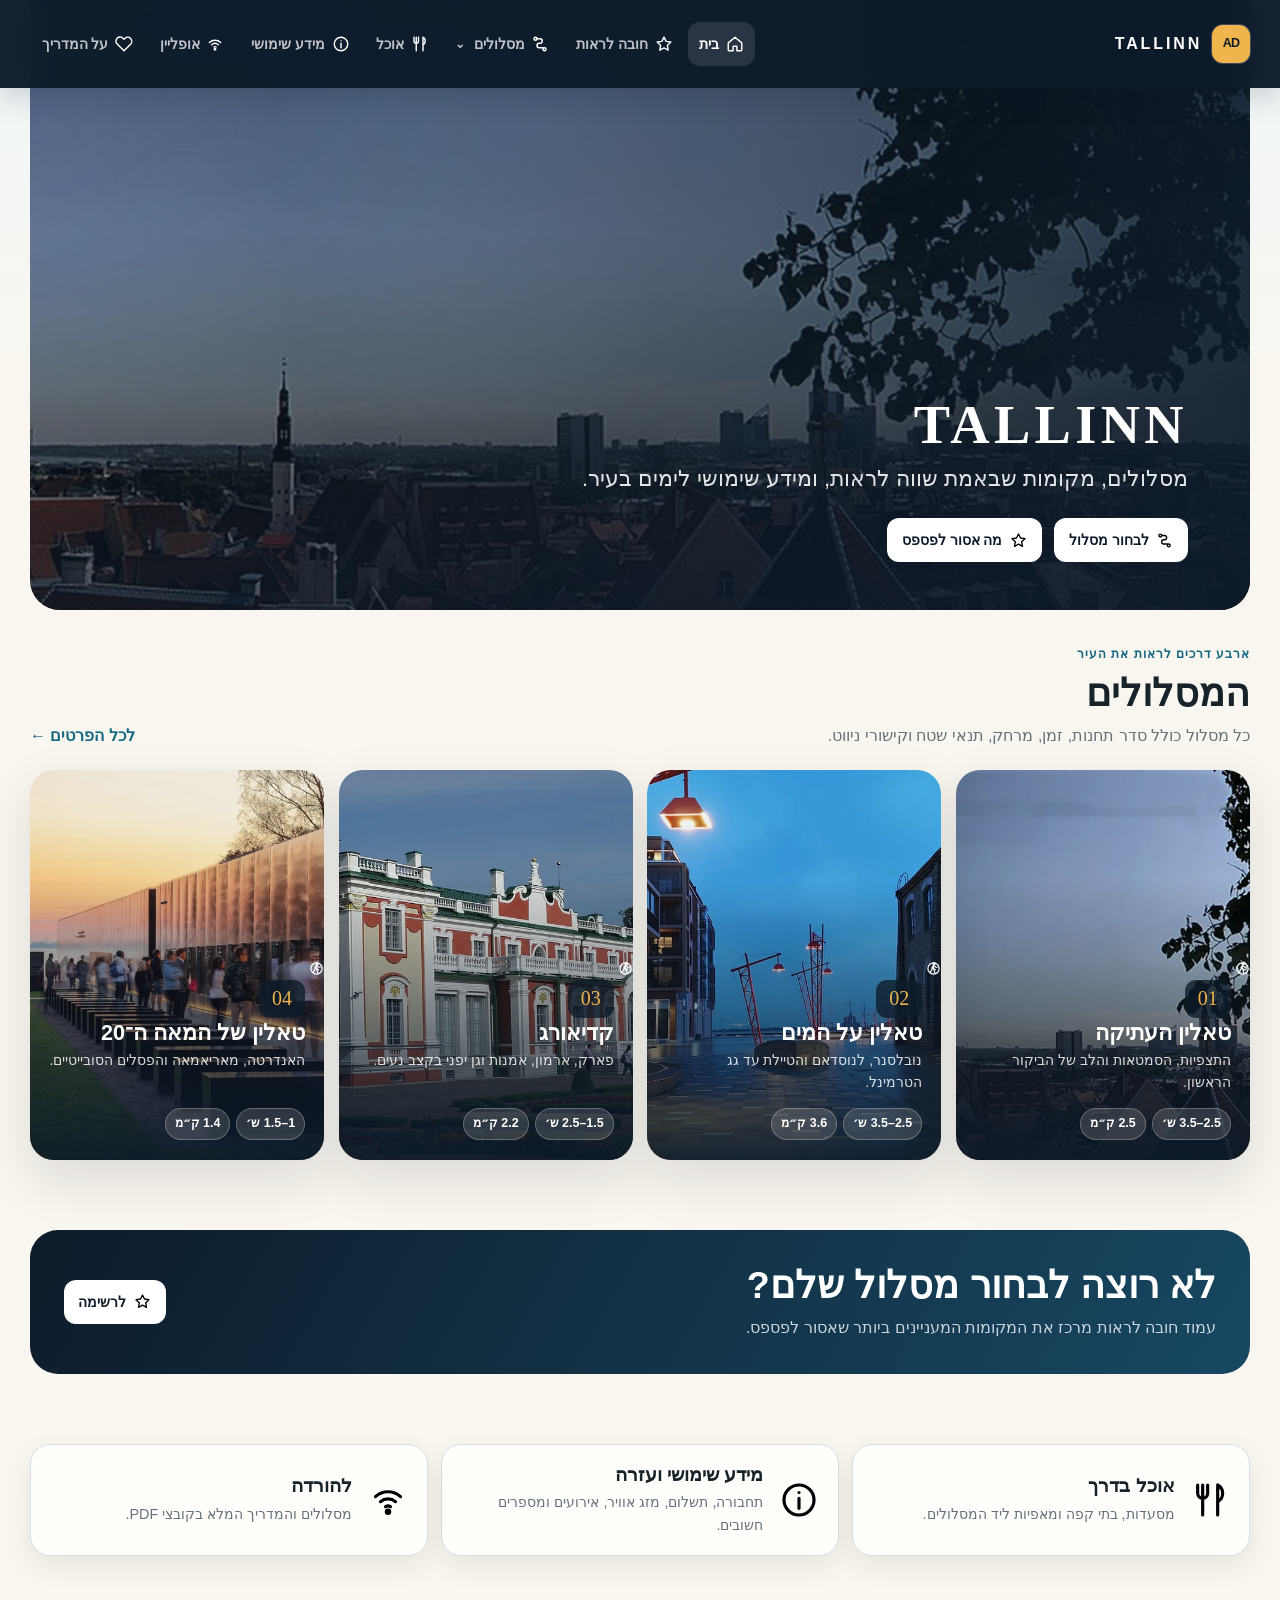
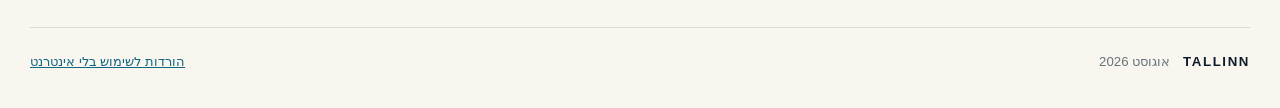
==== index.html @ 33202219 "Initial project upload" ====
<!DOCTYPE html>
<html dir="rtl" lang="he"><head><meta charset="utf-8"/><meta content="width=device-width,initial-scale=1,viewport-fit=cover" name="viewport"/><meta content="#0D1B2A" name="theme-color"/><meta content="מסלולים, מקומות ומידע שימושי לטאלין" name="description"/><title>טאלין</title><link href="assets/images/icon-192.png" rel="icon"/><link href="assets/images/icon-192.png" rel="apple-touch-icon"/><link href="manifest.webmanifest" rel="manifest"/><link href="assets/css/styles.css?v=4" rel="stylesheet"/><script defer="" src="assets/js/app.js?v=4"></script></head><body class="home-page" data-page="index.html"><a class="skip-link" href="#main">דלג לתוכן</a><header class="site-header" id="siteHeader">
<a aria-label="חזרה לדף הבית" class="brand" href="index.html"><span class="brand-copy"><strong>TALLINN</strong></span></a>
<button aria-controls="siteNav" aria-expanded="false" aria-label="פתיחת תפריט" class="menu-button" id="menuButton" type="button"><span></span><span></span><span></span></button>
<nav aria-label="ניווט ראשי" class="site-nav" id="siteNav"><a class="nav-link active" href="index.html"><img alt="" aria-hidden="true" class="nav-icon" src="assets/icons/home.svg"/><span>בית</span></a><a class="nav-link" href="must-see.html"><img alt="" aria-hidden="true" class="nav-icon" src="assets/icons/star.svg"/><span>חובה לראות</span></a><a class="nav-link" href="routes.html"><img alt="" aria-hidden="true" class="nav-icon" src="assets/icons/route.svg"/><span>מסלולים</span></a><a class="nav-link" href="food.html"><img alt="" aria-hidden="true" class="nav-icon" src="assets/icons/food.svg"/><span>אוכל</span></a><a class="nav-link" href="essentials.html"><img alt="" aria-hidden="true" class="nav-icon" src="assets/icons/info.svg"/><span>מידע שימושי</span></a><a class="nav-link" href="about.html"><img alt="" aria-hidden="true" class="nav-icon" src="assets/icons/heart.svg"/><span>על המדריך</span></a></nav></header><div class="menu-backdrop" hidden="" id="menuBackdrop"></div><main class="page-shell" id="main"><section class="home-hero">
<img alt="גגות העיר העתיקה של טאלין" class="home-hero-image" fetchpriority="high" src="assets/images/old-town-1600.webp"/><div class="home-hero-overlay"></div>
<div class="home-hero-content"><h1 class="tallinn-lockup">TALLINN</h1><p>מסלולים, מקומות שבאמת שווה לראות, ומידע שימושי לימים בעיר.</p><div class="button-row"><a class="btn btn-light" href="routes.html"><img alt="" aria-hidden="true" class="icon" src="assets/icons/route.svg"/>לבחור מסלול</a><a class="btn btn-light" href="must-see.html"><img alt="" aria-hidden="true" class="icon" src="assets/icons/star.svg"/>מה אסור לפספס</a></div></div></section>
<section class="section first-section"><div class="section-heading"><div><span class="section-kicker">ארבע דרכים לראות את העיר</span><h2>המסלולים</h2><p>כל מסלול כולל סדר תחנות, זמן, מרחק, תנאי שטח וקישורי ניווט.</p></div><a class="text-link" href="routes.html">לכל הפרטים ←</a></div>
<div class="route-card-grid">
<a class="route-card" href="routes.html#old-town"><img alt="העיר העתיקה" src="assets/images/old-town-900.webp"/><div class="route-card-shade"></div><div class="route-card-content"><span>01</span><h3>טאלין העתיקה</h3><p>התצפיות, הסמטאות והלב של הביקור הראשון.</p><div><span class="meta-chip"><img alt="" aria-hidden="true" class="icon" src="assets/icons/clock.svg"/>2.5–3.5 ש׳</span><span class="meta-chip"><img alt="" aria-hidden="true" class="icon" src="assets/icons/walk.svg"/>2.5 ק״מ</span></div></div></a>
<a class="route-card" href="routes.html#waterfront"><img alt="נובלסנר וקו המים" src="assets/images/noblessner-900.webp"/><div class="route-card-shade"></div><div class="route-card-content"><span>02</span><h3>טאלין על המים</h3><p>נובלסנר, לנוסדאם והטיילת עד גג הטרמינל.</p><div><span class="meta-chip"><img alt="" aria-hidden="true" class="icon" src="assets/icons/clock.svg"/>2.5–3.5 ש׳</span><span class="meta-chip"><img alt="" aria-hidden="true" class="icon" src="assets/icons/walk.svg"/>3.6 ק״מ</span></div></div></a>
<a class="route-card" href="routes.html#kadriorg"><img alt="ארמון קדיאורג" src="assets/images/kadriorg-900.webp"/><div class="route-card-shade"></div><div class="route-card-content"><span>03</span><h3>קדיאורג</h3><p>פארק, ארמון, אמנות וגן יפני בקצב נעים.</p><div><span class="meta-chip"><img alt="" aria-hidden="true" class="icon" src="assets/icons/clock.svg"/>1.5–2.5 ש׳</span><span class="meta-chip"><img alt="" aria-hidden="true" class="icon" src="assets/icons/walk.svg"/>2.2 ק״מ</span></div></div></a>
<a class="route-card" href="routes.html#modern-history"><img alt="אנדרטת קורבנות הקומוניזם" src="assets/images/modern-history-900.webp"/><div class="route-card-shade"></div><div class="route-card-content"><span>04</span><h3>טאלין של המאה ה־20</h3><p>האנדרטה, מאריאמאה והפסלים הסובייטיים.</p><div><span class="meta-chip"><img alt="" aria-hidden="true" class="icon" src="assets/icons/clock.svg"/>1–1.5 ש׳</span><span class="meta-chip"><img alt="" aria-hidden="true" class="icon" src="assets/icons/walk.svg"/>1.4 ק״מ</span></div></div></a>
</div></section>
<section class="section"><div class="feature-banner"><div><h2>לא רוצה לבחור מסלול שלם?</h2><p>עמוד חובה לראות מרכז את המקומות המעניינים ביותר שאסור לפספס.</p></div><a class="btn btn-light" href="must-see.html"><img alt="" aria-hidden="true" class="icon" src="assets/icons/star.svg"/>לרשימה</a></div></section>
<section class="section"><div class="mini-grid"><a class="mini-card" href="food.html"><img alt="" aria-hidden="true" class="large-icon" src="assets/icons/food.svg"/><div><h3>אוכל בדרך</h3><p>מסעדות, בתי קפה ומאפיות ליד המסלולים.</p></div></a><a class="mini-card" href="essentials.html"><img alt="" aria-hidden="true" class="large-icon" src="assets/icons/info.svg"/><div><h3>מידע שימושי ועזרה</h3><p>תחבורה, תשלום, מזג אוויר, אירועים ומספרים חשובים.</p></div></a><a class="mini-card" href="offline.html"><img alt="" aria-hidden="true" class="large-icon" src="assets/icons/wifi.svg"/><div><h3>להורדה</h3><p>מסלולים והמדריך המלא בקובצי PDF.</p></div></a></div></section></main><footer class="site-footer"><div><strong>TALLINN</strong><span>אוגוסט 2026</span></div><div class="footer-links"><a href="offline.html">הורדות לשימוש בלי אינטרנט</a></div></footer>
<nav aria-label="ניווט מהיר" class="bottom-bar"><a class="bottom-action active" href="index.html"><img alt="" aria-hidden="true" class="bottom-icon" src="assets/icons/home.svg"/><span>בית</span></a><a class="bottom-action" href="must-see.html"><img alt="" aria-hidden="true" class="bottom-icon" src="assets/icons/star.svg"/><span>חובה</span></a><a class="bottom-action" href="routes.html"><img alt="" aria-hidden="true" class="bottom-icon" src="assets/icons/route.svg"/><span>מסלולים</span></a><a class="bottom-action" href="essentials.html"><img alt="" aria-hidden="true" class="bottom-icon" src="assets/icons/info.svg"/><span>מידע</span></a><button class="bottom-action" id="backToTop" type="button"><img alt="" aria-hidden="true" class="bottom-icon" src="assets/icons/arrow-up.svg"/><span>למעלה</span></button></nav><div aria-live="polite" class="toast" id="toast" role="status"></div></body></html>
---- assets/css/styles.css ----
:root{--navy:#0D1B2A;--blue:#126782;--sky:#7FB7D5;--sand:#F2E9D8;--paper:#FFFEFB;--stone:#E7E5E2;--coral:#E57373;--amber:#F0B44C;--sage:#7FAE8C;--green:#2E7D5B;--red:#C53D2F;--ink:#17232B;--muted:#66737A;--line:#D9DEDC;--shadow:0 20px 52px rgba(13,27,42,.12);--soft-shadow:0 10px 28px rgba(13,27,42,.08);--radius-xl:32px;--radius-lg:22px;--radius-md:15px;--header-h:88px;--bottom-h:70px}
*{box-sizing:border-box}html{scroll-behavior:smooth;background:var(--sand);scroll-padding-top:88px}body{margin:0;font-family:Arial,"Noto Sans Hebrew",sans-serif;color:var(--ink);background:linear-gradient(180deg,#eef6f8 0,#f9f6ef 380px,#f9f6ef 100%);line-height:1.58;padding-bottom:0}a{color:inherit}img{max-width:100%;display:block}button,input{font:inherit}h1,h2,h3,p{margin-top:0}h1,h2,h3{line-height:1.15}h2{font-size:clamp(1.6rem,3vw,2.35rem);margin-bottom:.5rem}h3{margin-bottom:.4rem}.icon{width:1.1em;height:1.1em;display:inline-block;flex:none}.skip-link{position:fixed;z-index:999;top:8px;right:8px;background:white;padding:.75rem 1rem;border-radius:10px;transform:translateY(-160%)}.skip-link:focus{transform:none}
.site-header{position:fixed;z-index:100;inset:0 0 auto;min-height:var(--header-h);display:flex;align-items:center;justify-content:space-between;gap:1rem;padding:calc(13px + env(safe-area-inset-top)) max(18px,calc((100vw - 1220px)/2)) 13px;color:#fff;background:rgba(13,27,42,.96);backdrop-filter:blur(16px);box-shadow:0 8px 28px rgba(13,27,42,.18);transition:.25s}.site-header.compact{min-height:64px;padding-top:calc(6px + env(safe-area-inset-top));padding-bottom:6px}.brand{display:flex;align-items:center;gap:.75rem;color:white;text-decoration:none}.brand-mark{display:grid;place-items:center;width:48px;height:48px;border-radius:15px;background:var(--amber);color:var(--navy);font-weight:900;letter-spacing:-.07em;transition:.25s}.compact .brand-mark{width:39px;height:39px;border-radius:12px}.brand-copy{display:grid;line-height:1.08}.brand-copy strong{font-family:Georgia,serif;letter-spacing:.16em;font-size:1.05rem}.brand-copy small{font-size:.73rem;opacity:.72;margin-top:.25rem}.compact .brand-copy small{display:none}.site-nav{display:flex;gap:.22rem;align-items:center}.nav-link{display:flex;align-items:center;gap:.42rem;color:rgba(255,255,255,.74);text-decoration:none;padding:.65rem .72rem;border-radius:12px;font-size:.88rem;font-weight:700}.nav-link:hover,.nav-link.active{color:#fff;background:rgba(255,255,255,.11)}.nav-icon{width:18px;height:18px;filter:brightness(0) invert(1)}.menu-button{display:none;width:44px;height:44px;border:0;border-radius:13px;background:rgba(255,255,255,.1);padding:11px;cursor:pointer}.menu-button span{display:block;height:2px;background:white;border-radius:2px;margin:5px 0;transition:.2s}.menu-button.open span:nth-child(1){transform:translateY(7px) rotate(45deg)}.menu-button.open span:nth-child(2){opacity:0}.menu-button.open span:nth-child(3){transform:translateY(-7px) rotate(-45deg)}.menu-backdrop{position:fixed;z-index:89;inset:0;background:rgba(13,27,42,.48);backdrop-filter:blur(2px)}
.page-shell{width:min(1220px,calc(100% - 32px));margin:auto;padding-top:calc(var(--header-h) + 30px)}.section{margin:3.2rem 0 4.4rem}.first-section{margin-top:2.2rem}.section-heading{display:flex;align-items:end;justify-content:space-between;gap:1rem;margin-bottom:1.35rem}.section-heading p{margin:0;color:var(--muted)}.section-kicker,.eyebrow{display:block;color:var(--blue);font-size:.76rem;font-weight:900;letter-spacing:.08em;text-transform:uppercase;margin-bottom:.45rem}.section-kicker.light{color:#cbe7f1}.text-link{color:var(--blue);font-weight:800;text-decoration:none;white-space:nowrap}.text-link:hover{text-decoration:underline}
.btn{display:inline-flex;align-items:center;justify-content:center;gap:.48rem;min-height:46px;padding:.74rem 1rem;border:1px solid transparent;border-radius:14px;text-decoration:none;font-weight:850;cursor:pointer;transition:transform .15s,box-shadow .15s,background .15s}.btn:hover{transform:translateY(-1px)}.btn-primary{background:var(--navy);color:#fff;box-shadow:0 8px 18px rgba(13,27,42,.18)}.btn-secondary{background:white;color:var(--navy);border-color:var(--line)}.btn-map{background:var(--blue);color:#fff}.btn-light{background:#fff;color:var(--navy)}.btn-glass{background:rgba(255,255,255,.13);border-color:rgba(255,255,255,.4);color:#fff;backdrop-filter:blur(8px)}.btn-ghost{background:transparent;color:var(--blue);border-color:#cbd8dc}.btn-outline-light{background:transparent;color:#fff;border-color:rgba(255,255,255,.55)}.btn-primary .icon,.btn-map .icon,.btn-glass .icon,.btn-outline-light .icon{filter:brightness(0) invert(1)}.route-card .meta-chip .icon,.route-cover .meta-chip .icon{filter:brightness(0) invert(1)}.btn-small{min-height:40px;padding:.58rem .85rem;font-size:.87rem}.button-row,.stop-actions{display:flex;flex-wrap:wrap;gap:.65rem}.button-stack{display:grid;gap:.65rem}.button-stack .btn{width:100%}
.home-hero{position:relative;min-height:min(680px,74vh);border-radius:0 0 36px 36px;overflow:hidden;margin-top:calc(-1 * (var(--header-h) + 30px));margin-inline:calc((min(1220px,calc(100vw - 32px)) - 100vw)/2);width:100vw;color:white;display:flex;align-items:flex-end}.home-hero-image{position:absolute;inset:0;width:100%;height:100%;object-fit:cover;object-position:center 72%}.home-hero-overlay{position:absolute;inset:0;background:linear-gradient(90deg,rgba(13,27,42,.12),rgba(13,27,42,.64) 58%,rgba(13,27,42,.92)),linear-gradient(0deg,rgba(13,27,42,.74),transparent 60%)}.home-hero-content{position:relative;z-index:2;width:min(1220px,calc(100% - 34px));margin:0 auto;padding:calc(var(--header-h) + 50px) 0 62px;max-width:700px;margin-right:max(17px,calc((100vw - 1220px)/2))}.personal-pill{display:inline-flex;background:rgba(255,255,255,.16);border:1px solid rgba(255,255,255,.35);border-radius:999px;padding:.38rem .7rem;font-size:.8rem;font-weight:800;backdrop-filter:blur(10px)}.tallinn-lockup{font-family:Georgia,serif;font-size:clamp(3.5rem,10vw,8.5rem);line-height:.88;letter-spacing:.08em;margin:1.2rem 0 .8rem;text-shadow:0 8px 30px rgba(0,0,0,.25)}.home-hero h1{font-size:clamp(2rem,4.4vw,3.4rem);margin:.3rem 0 .75rem}.home-hero p{font-size:clamp(1rem,1.8vw,1.25rem);max-width:620px;color:rgba(255,255,255,.88);margin-bottom:1.35rem}.home-hero .button-row{gap:.75rem}
.decision-grid{display:grid;grid-template-columns:repeat(2,minmax(0,1fr));gap:.85rem}.decision-card{display:grid;grid-template-columns:58px 1fr auto;align-items:center;gap:1rem;padding:1.05rem;background:var(--paper);border:1px solid var(--line);border-radius:19px;text-decoration:none;box-shadow:var(--soft-shadow);transition:.18s}.decision-card:hover{transform:translateY(-2px);box-shadow:var(--shadow)}.decision-card strong{display:block;color:var(--navy);font-size:1.04rem}.decision-card span span,.decision-card div>span{display:block;color:var(--muted);font-size:.9rem}.decision-card>b{background:#edf2f3;color:var(--blue);border-radius:999px;padding:.38rem .62rem;font-size:.78rem}.decision-icon{width:58px;height:58px;border-radius:18px;display:grid;place-items:center;background:var(--sand);color:var(--navy)}.decision-icon .icon{width:29px;height:29px}.decision-icon.castle{background:#f6e4df;color:#9e4a3b}.decision-icon.easy{background:#f9edcc;color:#8c6719}.decision-icon.sea{background:#dbeef4;color:var(--blue)}.decision-icon.rain{background:#e5e9f3;color:#52617e}
.route-card-grid{display:grid;grid-template-columns:repeat(4,minmax(0,1fr));gap:.9rem}.route-card{position:relative;min-height:390px;overflow:hidden;border-radius:24px;color:#fff;text-decoration:none;box-shadow:var(--shadow)}.route-card img{position:absolute;inset:0;width:100%;height:100%;object-fit:cover;transition:transform .45s}.route-card:hover img{transform:scale(1.035)}.route-card-shade{position:absolute;inset:0;background:linear-gradient(0deg,rgba(13,27,42,.94),rgba(13,27,42,.06) 72%)}.route-card-content{position:absolute;inset:auto 0 0;padding:1.2rem}.route-card-content>span{font-family:Georgia,serif;font-size:1.7rem;color:var(--amber)}.route-card-content h3{font-size:1.35rem;margin:.2rem 0}.route-card-content p{font-size:.88rem;color:rgba(255,255,255,.83);min-height:44px}.route-card-content>div{display:flex;flex-wrap:wrap;gap:.38rem}.route-card .meta-chip{background:rgba(255,255,255,.14);border-color:rgba(255,255,255,.25);color:white}.route-card.graphic img{object-fit:cover}
.meta-row{display:flex;flex-wrap:wrap;gap:.45rem;margin:.8rem 0}.meta-chip{display:inline-flex;align-items:center;gap:.33rem;padding:.35rem .56rem;border:1px solid #d7dedd;background:#f8faf9;border-radius:999px;color:#46565d;font-size:.78rem;font-weight:750}.meta-chip .icon{width:15px;height:15px}.feature-banner{display:flex;justify-content:space-between;align-items:center;gap:2rem;padding:2.1rem;border-radius:28px;background:linear-gradient(120deg,var(--navy),#174862);color:white}.feature-banner p{color:rgba(255,255,255,.78);max-width:720px;margin:0}.mini-grid{display:grid;grid-template-columns:repeat(3,1fr);gap:.85rem}.mini-card{display:flex;gap:1rem;align-items:center;padding:1.15rem;border-radius:20px;background:var(--paper);border:1px solid var(--line);text-decoration:none;box-shadow:var(--soft-shadow)}.mini-card p{margin:0;color:var(--muted);font-size:.9rem}.large-icon{width:40px;height:40px;color:var(--blue)}.mini-card.urgent .large-icon{color:var(--red)}
.page-hero{display:grid;grid-template-columns:minmax(0,1.15fr) minmax(300px,.85fr);align-items:stretch;overflow:hidden;border-radius:30px;background:var(--navy);color:white;box-shadow:var(--shadow)}.page-hero.compact{grid-template-columns:1fr}.page-hero-copy{padding:clamp(1.8rem,4vw,3.3rem);align-self:center}.page-hero h1{font-size:clamp(2.5rem,6vw,4.9rem);margin:.25rem 0 .8rem}.page-hero p{max-width:710px;color:rgba(255,255,255,.78);font-size:1.03rem;margin:0}.page-hero-photo{width:100%;height:100%;min-height:330px;object-fit:cover}.page-hero .eyebrow{color:var(--sky)}
.poi-list{display:grid;gap:.8rem}.poi-feature{display:grid;grid-template-columns:82px 1fr;gap:1.1rem;background:var(--paper);border:1px solid var(--line);border-radius:22px;padding:1.15rem;box-shadow:var(--soft-shadow)}.poi-number{display:grid;place-items:center;min-height:110px;border-radius:17px;background:var(--navy);color:var(--amber);font-family:Georgia,serif;font-size:1.65rem}.poi-title-line h2{margin:.3rem 0 .1rem;font-size:1.35rem}.latin-name{color:var(--blue);font-size:.82rem;font-weight:800}.label,.stop-tag{display:inline-flex;border-radius:999px;padding:.23rem .5rem;background:#e9eeee;color:#526066;font-size:.68rem;font-weight:900}.label.must-label,.stop-tag.core{background:#fde5df;color:#9b3f2f}.poi-lead{color:#45545b;margin:.85rem 0}.poi-main>.btn{margin-top:.2rem}.stop-tag.free{background:#e4f1e9;color:#286343}.stop-tag.paid{background:#faedcf;color:#795713}.stop-tag.indoor{background:#e6edf6;color:#3e5c81}.stop-tag.route,.stop-tag.way,.stop-tag.start{background:#dfeff3;color:#215f73}.stop-tag.bonus{background:#f3e8f6;color:#72507e}.stop-tag.finish{background:#e1eee4;color:#2d6840}.stop-tag.weather{background:#e8edf3;color:#52647a}.grid-3{display:grid;grid-template-columns:repeat(3,minmax(0,1fr));gap:.85rem}.info-card{padding:1.2rem;background:var(--paper);border:1px solid var(--line);border-radius:20px}.info-card p{color:var(--muted);margin:0}.card-symbol{display:grid;place-items:center;width:50px;height:50px;border-radius:15px;background:#e1eff2;color:var(--blue);margin-bottom:.8rem}.card-symbol .icon{width:26px;height:26px}.soft-panel{padding:1.55rem;background:var(--sand);border:1px solid #e4d8c2;border-radius:23px}.soft-panel>p{color:var(--muted);margin-bottom:0}.optional-list{display:grid;grid-template-columns:repeat(2,1fr);gap:.65rem;margin-top:1rem}.optional-list a{display:grid;text-decoration:none;background:rgba(255,255,255,.75);border-radius:14px;padding:.85rem}.optional-list strong{color:var(--navy)}.optional-list span{color:var(--muted);font-size:.85rem}
.route-jump{display:grid;grid-template-columns:repeat(4,1fr);gap:.7rem;margin:1.15rem 0 3.4rem}.route-jump a{display:flex;align-items:center;gap:.7rem;text-decoration:none;background:var(--paper);border:1px solid var(--line);border-radius:16px;padding:.8rem}.route-jump b{font-family:Georgia,serif;color:var(--blue);font-size:1.25rem}.route-jump span{font-weight:800}.route-section{margin:0 0 6rem;scroll-margin-top:85px}.route-cover{position:relative;min-height:440px;border-radius:30px;overflow:hidden;color:white;box-shadow:var(--shadow)}.route-cover>img{position:absolute;inset:0;width:100%;height:100%;object-fit:cover}.route-cover-overlay{position:absolute;inset:0;background:linear-gradient(90deg,rgba(13,27,42,.04),rgba(13,27,42,.9) 72%)}.route-cover-copy{position:relative;z-index:2;max-width:630px;padding:2.1rem;min-height:440px;display:flex;flex-direction:column;justify-content:end}.route-number{font-family:Georgia,serif;color:var(--amber);font-size:2.3rem}.route-kicker{font-size:.72rem;letter-spacing:.14em;color:var(--sky);font-weight:900}.route-cover h2{font-size:clamp(2.3rem,5vw,4rem);margin:.25rem 0 .7rem}.route-cover p{color:rgba(255,255,255,.82);font-size:1.02rem}.route-cover .meta-chip{background:rgba(255,255,255,.13);color:#fff;border-color:rgba(255,255,255,.25)}.route-content{display:grid;grid-template-columns:320px minmax(0,1fr);gap:1.1rem;margin-top:1.1rem}.route-summary{position:sticky;top:82px;align-self:start;padding:1.15rem;background:var(--paper);border:1px solid var(--line);border-radius:21px;box-shadow:var(--soft-shadow)}.start-note{display:flex;gap:.75rem;padding:.8rem;background:#eef5f6;border-radius:14px;margin:.8rem 0}.start-note>span{color:var(--blue)}.start-note p{margin:0;font-size:.89rem;color:#44565d}.route-motif{margin-top:1rem;opacity:.72}.route-subheading{display:flex;justify-content:space-between;align-items:center;padding:.6rem .2rem 1rem}.route-subheading>span{font-weight:900;color:var(--navy)}.route-subheading small{color:var(--muted)}.stop-card{background:var(--paper);border:1px solid var(--line);border-radius:18px;margin-bottom:.65rem;overflow:hidden;box-shadow:0 5px 14px rgba(13,27,42,.04)}.stop-card summary{display:grid;grid-template-columns:48px minmax(0,1fr) auto 22px;align-items:center;gap:.8rem;padding:.9rem;cursor:pointer;list-style:none}.stop-card summary::-webkit-details-marker{display:none}.stop-index{display:grid;place-items:center;width:48px;height:48px;border-radius:14px;background:var(--navy);color:var(--amber);font-family:Georgia,serif;font-weight:800}.stop-summary-copy h3{font-size:1.04rem;margin:.25rem 0 .05rem}.stop-summary-copy>span:not(.stop-tag){font-size:.76rem;color:var(--blue);font-weight:750}.stop-time{color:var(--muted);font-size:.75rem;font-weight:750;white-space:nowrap}.summary-chevron .icon{transition:.2s}.stop-card[open] .summary-chevron .icon{transform:rotate(180deg)}.stop-body{padding:0 1rem 1rem;border-top:1px solid #e4e8e6}.stop-lead{color:#45555c;margin:1rem 0}.notice-box{padding:.8rem .9rem;border-right:4px solid var(--amber);background:#fcf6e8;border-radius:10px}.notice-box p{margin:.25rem 0 0;color:#5e5a4a;font-size:.88rem}.next-leg{display:flex;gap:.75rem;padding:.85rem 0;margin-top:.4rem;border-bottom:1px dashed #d4dcda}.next-leg>span{color:var(--blue);padding-top:.2rem}.next-leg p{margin:.2rem 0 0;color:var(--muted);font-size:.87rem}.route-options{margin-top:1.35rem;padding:1rem;border-radius:20px;background:#edf1ef}.route-options>h3{margin-bottom:.8rem}.micro-accordion{background:rgba(255,255,255,.78);border:1px solid #d7dfdb;border-radius:13px;margin:.45rem 0;overflow:hidden}.micro-accordion summary{display:flex;justify-content:space-between;gap:1rem;cursor:pointer;padding:.75rem .85rem}.micro-accordion summary span{color:var(--muted);font-size:.78rem}.micro-accordion>div{padding:0 .85rem .85rem}.micro-accordion p{color:var(--muted);font-size:.88rem}.theme-blue .route-number{color:var(--sky)}.theme-green .route-number{color:#b8d8c0}.theme-charcoal .route-number{color:var(--coral)}
.food-grid{display:grid;grid-template-columns:repeat(2,minmax(0,1fr));gap:.85rem}.food-card{padding:1.25rem;background:var(--paper);border:1px solid var(--line);border-radius:22px;box-shadow:var(--soft-shadow)}.food-card-top{display:flex;justify-content:space-between}.food-number{font-family:Georgia,serif;font-size:1.5rem;color:var(--blue)}.area-pill{background:#edf2f1;border-radius:999px;padding:.3rem .55rem;font-size:.72rem;font-weight:800}.food-card h2{margin:.5rem 0 .05rem;font-size:1.4rem}.food-use{display:block;margin:.85rem 0 .35rem;color:var(--green)}.food-card>p{color:var(--muted)}
.utility-grid{display:grid;grid-template-columns:repeat(3,1fr);gap:.8rem}.utility-card{display:flex;gap:1rem;padding:1.2rem;background:var(--paper);border:1px solid var(--line);border-radius:21px}.utility-card.featured{grid-column:span 3;background:linear-gradient(115deg,#eef6f7,#fff)}.utility-icon{display:grid;place-items:center;flex:0 0 50px;width:50px;height:50px;border-radius:15px;background:#dcecf0;color:var(--blue)}.utility-icon .icon{width:26px;height:26px}.utility-card p{color:var(--muted)}.fact-strip{display:flex;flex-wrap:wrap;gap:.4rem;margin:.8rem 0}.fact-strip span{padding:.32rem .55rem;background:white;border:1px solid var(--line);border-radius:999px;font-size:.75rem;font-weight:750}.alert-panel{display:flex;gap:1rem;padding:1.3rem;border-radius:22px;background:#eef3f2;border:1px solid var(--line)}.alert-panel>span{display:grid;place-items:center;flex:0 0 52px;height:52px;border-radius:16px;background:white;color:var(--blue)}.alert-panel>span .icon{width:27px;height:27px}.alert-panel p{color:var(--muted);margin-bottom:.7rem}.alert-panel.holiday{background:#fff4db;border-color:#eddaa9}.alert-panel.holiday>span{color:#8b6514}.alert-panel.ironman{background:#e7f0f4;border-color:#bfd6e1}.prep-list{list-style:none;padding:0;margin:0;display:grid;gap:.75rem}.prep-list li{display:flex;gap:1rem;padding:1rem;background:var(--paper);border:1px solid var(--line);border-radius:17px}.prep-list li>span{display:grid;place-items:center;flex:0 0 42px;height:42px;border-radius:13px;background:var(--navy);color:var(--amber);font-family:Georgia,serif}.prep-list p{color:var(--muted);margin:.2rem 0 0}
.emergency-hero{display:flex;justify-content:space-between;align-items:center;gap:2rem;padding:2rem;border-radius:28px;background:var(--red);color:white;box-shadow:var(--shadow)}.emergency-hero>div:first-child>span{font-weight:800;opacity:.85}.emergency-hero strong{display:block;font-family:Georgia,serif;font-size:clamp(4rem,12vw,8rem);line-height:.9;margin:.5rem 0}.emergency-hero p{max-width:650px;margin:0;color:rgba(255,255,255,.84)}.emergency-actions{display:grid;gap:.6rem;min-width:180px}.emergency-grid{display:grid;grid-template-columns:repeat(2,1fr);gap:.85rem}.emergency-grid article{padding:1.25rem;border-radius:22px;background:var(--paper);border:1px solid var(--line)}.emergency-grid article>strong{display:block;font-family:Georgia,serif;font-size:2.5rem;color:var(--red);margin:.5rem 0}.emergency-grid p{color:var(--muted)}.embassy-card{padding:1.5rem;border-radius:24px;background:var(--navy);color:white}.emergency-grid article.embassy-card{background:var(--navy);color:white;border-color:transparent}.embassy-card a:not(.btn){color:white}.embassy-title{display:flex;align-items:center;gap:.9rem}.embassy-title>span{display:grid;place-items:center;width:54px;height:54px;border-radius:16px;background:rgba(255,255,255,.12)}.embassy-title .icon{width:29px;height:29px}.embassy-card .section-kicker{color:var(--sky)}.embassy-card dl{display:grid;grid-template-columns:90px 1fr;gap:.55rem 1rem;margin:1.2rem 0}.embassy-card dt{color:rgba(255,255,255,.6)}.embassy-card dd{margin:0;font-weight:800}.checklist{list-style:none;padding:0;margin:1rem 0 0;display:grid;gap:.6rem}.checklist li{display:flex;gap:.6rem}.checklist li:before{content:'✓';display:grid;place-items:center;flex:0 0 24px;height:24px;border-radius:50%;background:#dcece0;color:var(--green);font-weight:900}
.dedication{max-width:820px;margin:auto;text-align:center;padding:2rem;background:var(--paper);border:1px solid var(--line);border-radius:28px;box-shadow:var(--shadow)}.dedication img{max-width:440px;margin:0 auto 1rem}.dedication blockquote{font-family:Georgia,"Noto Serif Hebrew",serif;font-size:clamp(1.25rem,3vw,1.75rem);line-height:1.7;margin:0;color:var(--navy)}.dedication>span{display:block;margin-top:1rem;color:var(--blue);font-weight:800}.how-grid{display:grid;grid-template-columns:repeat(3,1fr);gap:.8rem}.how-grid article{padding:1.2rem;background:var(--paper);border:1px solid var(--line);border-radius:20px}.how-grid b{font-family:Georgia,serif;font-size:1.7rem;color:var(--amber)}.how-grid p{color:var(--muted);margin:0}.offline-steps{display:grid;grid-template-columns:repeat(2,1fr);gap:.8rem}.offline-steps article{display:flex;gap:1rem;padding:1.2rem;background:var(--paper);border:1px solid var(--line);border-radius:20px}.offline-steps article>span{display:grid;place-items:center;flex:0 0 50px;height:50px;border-radius:15px;background:var(--navy);color:var(--amber);font-family:Georgia,serif;font-size:1.35rem}.offline-steps p{color:var(--muted);margin:0}.sources-grid{display:grid;grid-template-columns:repeat(2,1fr);gap:.85rem}.sources-grid article{padding:1.3rem;background:var(--paper);border:1px solid var(--line);border-radius:22px}.sources-grid li{margin:.55rem 0;color:var(--muted)}.sources-grid a{color:var(--blue)}.credits strong{color:var(--ink)}.not-found{text-align:center;min-height:60vh;display:grid;place-items:center;align-content:center}.not-found .tallinn-lockup{color:var(--navy);text-shadow:none}.not-found p{color:var(--muted)}
.site-footer{width:min(1220px,calc(100% - 32px));margin:3rem auto 0;padding:1.5rem 0 2.2rem;border-top:1px solid rgba(13,27,42,.13);display:flex;justify-content:space-between;align-items:center;gap:1rem;color:var(--muted);font-size:.83rem}.site-footer>div:first-child{display:flex;gap:.7rem;align-items:center}.site-footer strong{font-family:Georgia,serif;letter-spacing:.12em;color:var(--navy)}.footer-links{display:flex;gap:1rem}.footer-links a{color:var(--blue)}.bottom-bar{display:none;position:fixed;z-index:95;inset:auto 0 0;height:calc(var(--bottom-h) + env(safe-area-inset-bottom));padding-bottom:env(safe-area-inset-bottom);background:rgba(255,254,251,.97);border-top:1px solid var(--line);box-shadow:0 -8px 26px rgba(13,27,42,.09)}.bottom-action{flex:1;border:0;background:transparent;color:var(--muted);text-decoration:none;display:grid;place-items:center;align-content:center;gap:2px;font-size:.69rem;cursor:pointer}.bottom-action.active{color:var(--blue);font-weight:900}.bottom-icon{width:22px;height:22px}.toast{position:fixed;z-index:160;left:50%;bottom:calc(var(--bottom-h) + 18px);transform:translate(-50%,28px);opacity:0;background:var(--navy);color:white;padding:.7rem 1rem;border-radius:12px;transition:.2s;pointer-events:none}.toast.show{opacity:1;transform:translate(-50%,0)}
@media(max-width:1050px){.menu-button{display:block}.site-nav{position:fixed;z-index:90;top:calc(72px + env(safe-area-inset-top));right:14px;left:14px;display:grid;gap:.25rem;padding:.65rem;background:var(--navy);border:1px solid rgba(255,255,255,.12);border-radius:18px;box-shadow:var(--shadow);transform:translateY(-15px) scale(.98);opacity:0;pointer-events:none;transition:.2s}.site-nav.open{transform:none;opacity:1;pointer-events:auto}.nav-link{padding:.82rem .9rem}.route-card-grid{grid-template-columns:repeat(2,1fr)}.route-card{min-height:360px}.utility-grid{grid-template-columns:repeat(2,1fr)}.utility-card.featured{grid-column:span 2}.route-content{grid-template-columns:1fr}.route-summary{position:static}.route-summary .button-stack{grid-template-columns:repeat(2,1fr)}.route-summary .button-stack>a:first-child{grid-column:span 2}.route-motif{max-width:500px}.bottom-bar{display:flex}body{padding-bottom:calc(var(--bottom-h) + env(safe-area-inset-bottom))}}
@media(max-width:720px){:root{--header-h:76px}.site-header{padding-inline:13px}.brand-mark{width:43px;height:43px}.brand-copy strong{font-size:.92rem}.page-shell{width:min(100% - 22px,1220px);padding-top:calc(var(--header-h) + 18px)}.home-hero{min-height:640px;margin-top:calc(-1 * (var(--header-h) + 18px));margin-inline:-11px;width:100vw;border-radius:0 0 28px 28px}.home-hero-overlay{background:linear-gradient(0deg,rgba(13,27,42,.95),rgba(13,27,42,.18) 82%)}.home-hero-content{padding-bottom:38px;margin:0 16px;align-self:end}.tallinn-lockup{font-size:3.65rem}.home-hero p{font-size:.98rem}.home-hero .button-row .btn{flex:1 1 145px}.section{margin:2.4rem 0 3.2rem}.section-heading{align-items:start;flex-direction:column}.decision-grid,.route-card-grid,.grid-3,.mini-grid,.food-grid,.utility-grid,.emergency-grid,.how-grid,.offline-steps,.sources-grid{grid-template-columns:1fr}.decision-card{grid-template-columns:52px 1fr}.decision-card>b{display:none}.decision-icon{width:52px;height:52px}.route-card{min-height:330px}.feature-banner{align-items:flex-start;flex-direction:column;padding:1.45rem}.page-hero{grid-template-columns:1fr;border-radius:23px}.page-hero-copy{padding:1.5rem}.page-hero h1{font-size:2.45rem}.page-hero-photo{min-height:210px}.poi-feature{grid-template-columns:56px 1fr;padding:.85rem}.poi-number{min-height:70px;font-size:1.2rem}.optional-list{grid-template-columns:1fr}.route-jump{display:flex;overflow:auto;gap:.5rem;margin-bottom:2.6rem}.route-jump a{white-space:nowrap;flex:0 0 auto}.route-cover{min-height:500px;border-radius:24px}.route-cover-overlay{background:linear-gradient(0deg,rgba(13,27,42,.96),rgba(13,27,42,.12) 78%)}.route-cover-copy{min-height:500px;padding:1.3rem}.route-cover h2{font-size:2.5rem}.route-summary .button-stack{grid-template-columns:1fr}.route-summary .button-stack>a:first-child{grid-column:auto}.stop-card summary{grid-template-columns:42px minmax(0,1fr) 20px;gap:.65rem;padding:.8rem}.stop-index{width:42px;height:42px}.stop-index{grid-column:1;grid-row:1 / span 2}.stop-summary-copy{grid-column:2;grid-row:1}.stop-time{display:block;grid-column:2;grid-row:2;justify-self:start;margin-top:.15rem}.summary-chevron{grid-column:3;grid-row:1 / span 2}.route-subheading{align-items:flex-start;flex-direction:column}.micro-accordion summary{align-items:flex-start;flex-direction:column;gap:.2rem}.utility-card.featured{grid-column:auto}.utility-card{align-items:flex-start}.alert-panel{flex-direction:column}.emergency-hero{align-items:stretch;flex-direction:column;padding:1.4rem}.emergency-actions{grid-template-columns:1fr 1fr}.embassy-card dl{grid-template-columns:1fr}.embassy-card dt{margin-top:.5rem}.site-footer{align-items:flex-start;flex-direction:column;padding-bottom:1.4rem}.footer-links{flex-wrap:wrap}.site-footer>div:first-child{align-items:flex-start;flex-direction:column}.bottom-action:nth-last-child(2){display:none}}
@media(max-width:390px){.brand-copy small{display:none}.home-hero-content{margin-inline:14px}.tallinn-lockup{font-size:3.1rem}.route-cover h2{font-size:2.2rem}.poi-feature{grid-template-columns:1fr}.poi-number{width:52px}.emergency-actions{grid-template-columns:1fr}}
@media(prefers-reduced-motion:reduce){html{scroll-behavior:auto}*,*:before,*:after{transition:none!important;animation:none!important}}
@media print{.site-header,.bottom-bar,.menu-backdrop,.site-footer,.button-row,.stop-actions,.button-stack,.route-jump{display:none!important}body{background:white;padding:0}.page-shell{width:100%;padding:0}.home-hero{margin:0;width:100%;min-height:400px}.route-section,.poi-feature,.food-card{break-inside:avoid}.stop-card:not([open]) .stop-body{display:block}}

/* Earlier refinements retained by the R4 system */
.brand{gap:0}.brand-copy strong{font-family:inherit;font-size:1.08rem;letter-spacing:.18em}.home-hero-content{max-width:690px}.home-hero-content .tallinn-lockup{margin-bottom:.8rem}.home-hero-content>p{font-size:clamp(1.08rem,2vw,1.35rem);max-width:620px}.home-hero .button-row .btn{min-width:180px}.route-card:not(.graphic)>img{transition:transform .45s}.route-card:hover>img{transform:scale(1.045)}
.route-jump a{align-items:flex-start}.route-jump-copy{display:grid}.route-jump-copy strong{font-weight:900}.route-jump-copy small{color:var(--muted);font-size:.74rem;margin-top:.18rem;white-space:normal}.sticky-route-label{position:sticky;top:72px;z-index:4;margin:-1rem -1rem 1rem;padding:.68rem 1rem;background:var(--navy);color:white;border-radius:20px 20px 0 0;font-weight:900}.route-toggle-controls{display:flex;flex-wrap:wrap;gap:.45rem}.route-toggle{border:1px solid var(--line);background:white;color:var(--blue);border-radius:999px;padding:.45rem .72rem;font:inherit;font-size:.78rem;font-weight:850;cursor:pointer}.route-toggle:hover{background:#eef5f6}.micro-accordion summary{position:relative;padding-left:2.5rem}.micro-accordion summary::after{content:'⌄';position:absolute;left:.85rem;top:.72rem;color:var(--blue);font-weight:900;transition:.2s}.micro-accordion[open] summary::after{transform:rotate(180deg)}
.route-label{background:#dfeff3;color:#215f73}.food-type{display:block;color:var(--green);font-size:.84rem;font-weight:850;margin-top:.35rem}.food-card .area-pill{max-width:58%;text-align:center}.food-card .button-row{margin-top:1rem}.clean-note{font-family:inherit}.clean-note p{font-family:inherit}.download-grid{display:grid;grid-template-columns:repeat(2,minmax(0,1fr));gap:.85rem}.download-card{position:relative;padding:1.3rem;background:var(--paper);border:1px solid var(--line);border-radius:22px;box-shadow:var(--soft-shadow)}.download-card>span{font-family:Georgia,serif;color:var(--blue);font-size:1.35rem}.download-card h2{margin:.4rem 0}.download-card p{color:var(--muted);min-height:2.8em}.error-page{min-height:calc(100vh - 220px);display:grid;place-content:center;justify-items:center;text-align:center;padding:3rem 1rem}.error-code{font-family:Georgia,serif;font-size:clamp(5rem,18vw,11rem);line-height:.9;color:var(--amber);text-shadow:0 8px 0 var(--navy)}.error-page h1{font-size:clamp(2rem,5vw,4rem);margin:1.2rem 0 .5rem}.error-page p{color:var(--muted);font-size:1.1rem}.error-page .button-row{justify-content:center;margin-top:1rem}.poi-main .button-row{margin-top:.9rem}.emergency-hero{margin-bottom:1rem}.site-footer strong{font-family:inherit}.site-footer>div:first-child{gap:.8rem}
@media(max-width:720px){.brand-copy strong{font-size:.96rem}.route-jump a{min-width:180px}.sticky-route-label{position:static;margin:-1rem -1rem 1rem}.route-toggle-controls{width:100%}.route-toggle{flex:1}.download-grid{grid-template-columns:1fr}.download-card p{min-height:0}.food-card .area-pill{max-width:64%}.home-hero .button-row .btn{min-width:0}}

/* R4 mobile-first design system */
:root{
  --control-h:44px;
  --control-radius:12px;
  --card-radius:20px;
  --space-1:.35rem;
  --space-2:.65rem;
  --space-3:1rem;
  --space-4:1.35rem;
  --map:#147c94;
  --focus:#f6c65e;
}

html{overflow-x:clip;scroll-padding-top:calc(var(--header-h) + 10px)}
body{overflow-x:clip}
:where(a,button,summary):focus-visible{outline:3px solid var(--focus);outline-offset:3px}
.brand{gap:.62rem}
.brand-mark{width:38px;height:38px;border-radius:11px;font-size:.78rem;letter-spacing:-.05em;box-shadow:0 0 0 1px rgba(255,255,255,.2)}
.compact .brand-mark{width:34px;height:34px;border-radius:10px}
.brand-copy strong{font-size:1rem}

.btn{
  min-height:var(--control-h);
  padding:.62rem .86rem;
  border-radius:var(--control-radius);
  font-size:.88rem;
  line-height:1.15;
  white-space:nowrap;
  box-shadow:none;
}
.btn-small{min-height:40px;padding:.54rem .72rem;font-size:.82rem}
.btn-primary{background:var(--navy);color:#fff;box-shadow:0 6px 14px rgba(13,27,42,.13)}
.btn-secondary{background:#fff;color:var(--navy);border-color:#cfd8d7}
.btn-map{background:var(--map);color:#fff}
.btn-ghost,.route-toggle{background:transparent;color:var(--blue);border:1px solid #bfd0d4}
.btn .icon{width:17px;height:17px}
.btn-map .icon,.btn-primary .icon{filter:brightness(0) invert(1)}
.button-row,.stop-actions{gap:.5rem}

.nav-menu-group{position:relative}
.nav-menu-group>summary{list-style:none;cursor:pointer}
.nav-menu-group>summary::-webkit-details-marker{display:none}
.nav-menu-group.active>summary{color:#fff;background:rgba(255,255,255,.11)}
.nav-menu-group>summary::after{content:'⌄';font-size:.75rem;margin-inline-start:.1rem;transition:transform .18s}
.nav-menu-group[open]>summary::after{transform:rotate(180deg)}
.nav-submenu{position:absolute;top:calc(100% + .45rem);right:0;min-width:220px;padding:.48rem;border:1px solid rgba(255,255,255,.13);border-radius:15px;background:var(--navy);box-shadow:var(--shadow)}
.nav-submenu a{display:flex;align-items:center;gap:.58rem;padding:.62rem .7rem;border-radius:10px;color:rgba(255,255,255,.78);text-decoration:none;font-size:.84rem;font-weight:750}
.nav-submenu a:hover{background:rgba(255,255,255,.1);color:#fff}
.nav-submenu b{display:grid;place-items:center;flex:0 0 28px;height:28px;border-radius:8px;background:rgba(240,180,76,.16);color:var(--amber);font-size:.75rem}

.home-hero{width:100%;margin-inline:0;min-height:min(610px,72vh);border-radius:0 0 30px 30px}
.home-hero-image{object-position:center 58%}
.home-hero-overlay{background:linear-gradient(90deg,rgba(13,27,42,.08),rgba(13,27,42,.55) 54%,rgba(13,27,42,.9)),linear-gradient(0deg,rgba(13,27,42,.68),transparent 62%)}
.home-hero-content{margin-right:clamp(18px,5vw,62px);padding-bottom:48px}
.home-hero .button-row{flex-wrap:nowrap}
.home-hero .button-row .btn{min-width:0}
.route-card-content>span{display:inline-grid;place-items:center;width:46px;height:38px;border-radius:11px;background:rgba(13,27,42,.78);color:var(--amber);font-size:1.25rem}

.visual-hero{position:relative;min-height:330px;grid-template-columns:1fr;isolation:isolate;background:#0d2737}
.visual-hero::before{content:'';position:absolute;inset:0;z-index:-2;background-position:center;background-size:cover}
.visual-hero::after{content:'';position:absolute;inset:0;z-index:-1;background:linear-gradient(90deg,rgba(13,27,42,.4),rgba(13,27,42,.92) 70%),linear-gradient(0deg,rgba(13,27,42,.42),transparent)}
.visual-hero .page-hero-copy{max-width:760px}
.visual-hero.hero-must::before{background-image:url('../images/old-town-1600.webp');background-position:center 54%}
.visual-hero.hero-food::before{background-image:url('../images/noblessner-1600.webp');background-position:center 58%}
.visual-hero.hero-useful::before{background-image:url('../images/cruise-terminal-1600.webp');background-position:center 54%}
.visual-hero.hero-offline::before{background-image:url('../images/seaplane-1600.webp');background-position:center 48%}
.visual-hero.hero-about::before{background-image:url('../images/kadriorg-1600.webp');background-position:center 55%}

.route-jump a{min-width:0;align-items:center;transition:transform .15s,border-color .15s}
.route-jump a:hover{transform:translateY(-1px);border-color:#adc4c9}
.route-jump b{display:grid;place-items:center;flex:0 0 40px;height:40px;border-radius:11px;background:var(--navy);color:var(--amber);font-size:1rem}
.route-section{scroll-margin-top:calc(var(--header-h) + 12px)}
.route-cover{min-height:400px}
.route-cover-copy{min-height:400px}
.route-number{display:grid;place-items:center;width:70px;height:58px;border-radius:15px;background:rgba(13,27,42,.78);color:var(--amber);font-size:1.85rem;line-height:1}
.theme-blue .route-number,.theme-green .route-number,.theme-charcoal .route-number{color:var(--amber)}
.route-context-label{
  position:sticky;
  top:calc(var(--header-h) + env(safe-area-inset-top));
  z-index:84;
  width:max-content;
  max-width:calc(100% - 24px);
  margin:-1px auto 0;
  padding:.58rem .9rem;
  border-radius:0 0 13px 13px;
  box-shadow:0 7px 18px rgba(13,27,42,.15);
  font-size:.83rem;
  text-align:center;
}
.route-content{margin-top:.75rem}
.route-summary{top:calc(var(--header-h) + 12px)}
.route-summary>.sticky-route-label{display:none}
.route-summary .button-stack{gap:.5rem}
.route-summary .button-stack .btn{justify-content:flex-start;text-align:right;white-space:normal}
.route-toggle-controls{gap:.35rem}
.route-toggle{min-height:36px;padding:.38rem .62rem;border-radius:10px;font-size:.75rem}
.route-toggle:hover{background:#eef5f6}
.stop-card{scroll-margin-top:calc(var(--header-h) + 58px);border-radius:16px}
.stop-card>summary{min-height:72px}
.stop-body{padding:0 .9rem .9rem}
.stop-actions{display:grid;grid-template-columns:repeat(2,minmax(0,1fr));margin-top:.8rem}
.stop-actions .btn{width:100%;min-width:0}
.stop-actions .btn:only-child{grid-column:1/-1}
.place-address{display:flex;align-items:flex-start;gap:.38rem;margin:.7rem 0;color:#4f6067;font-size:.8rem;font-weight:750;direction:ltr;text-align:left}
.place-address .icon{margin-top:.15rem;color:var(--blue)}
.place-more{margin:.75rem 0;border:1px solid #d7e0de;border-radius:12px;background:#f8faf9;overflow:hidden}
.stop-card .place-more>summary{display:flex;grid-template-columns:none;justify-content:space-between;min-height:0;padding:.68rem .78rem;color:var(--blue);font-size:.82rem;font-weight:850;cursor:pointer;list-style:none}
.stop-card .place-more>summary::after{content:'+';font-size:1rem;line-height:1}
.stop-card .place-more[open]>summary::after{content:'−'}
.place-more>p{margin:0;padding:0 .78rem .75rem;color:#4f5e64;font-size:.86rem}
.route-decision{display:grid;grid-template-columns:42px minmax(0,1fr);gap:.75rem;margin:.75rem 0;padding:.85rem;border:1px solid #cbdde1;border-radius:15px;background:#eef7f8}
.route-decision>span{display:grid;place-items:center;width:42px;height:42px;border-radius:12px;background:#fff;color:var(--blue)}
.route-decision h3{margin:.05rem 0 .2rem;font-size:1rem}
.route-decision p{margin:0 0 .55rem;color:var(--muted);font-size:.84rem}
.route-options{padding:.9rem}
.micro-accordion>div .button-row{margin-top:.6rem}

.poi-feature,.food-card,.utility-card,.info-card,.download-card{border-radius:var(--card-radius)}
.poi-number{position:relative;min-height:96px}
.poi-number::after{content:'עדיפות';position:absolute;bottom:.55rem;font-family:Arial,sans-serif;font-size:.57rem;letter-spacing:.04em;color:rgba(255,255,255,.7)}
.poi-address{display:flex;align-items:center;gap:.35rem;margin:.55rem 0;color:var(--muted);font-size:.8rem;font-weight:750;direction:ltr;text-align:left}
.poi-address .icon{width:15px;height:15px}
.poi-feature .button-row{display:grid;grid-template-columns:repeat(3,minmax(0,1fr));margin-top:.8rem}
.poi-feature .button-row .btn{min-width:0}
.more-place{padding:1rem;border:1px solid var(--line);border-radius:16px;background:rgba(255,255,255,.78)}
.more-place h3{margin:.1rem 0 .25rem}
.more-place p{margin:0;color:var(--muted);font-size:.88rem}
.more-place .button-row{margin-top:.65rem}

.food-section+.food-section{margin-top:3.2rem}
.food-card{display:flex;flex-direction:column;padding:1.1rem}
.food-card-top{justify-content:flex-start;min-height:28px}
.food-card h2{margin:.5rem 0 .05rem}
.food-card>p{margin-bottom:.5rem}
.food-card .place-address{margin:.35rem 0 .6rem}
.food-card .button-row{display:grid;grid-template-columns:repeat(3,minmax(0,1fr));margin-top:auto}
.food-card .button-row .btn{min-width:0;padding-inline:.45rem}
.food-card .area-pill{max-width:100%;text-align:right}

.weather-panel{padding:1.1rem;border:1px solid #bdd5dc;border-radius:18px;background:linear-gradient(135deg,#e7f3f6,#fff)}
.weather-panel-header{display:flex;align-items:center;gap:.7rem;margin-bottom:.8rem}
.weather-panel-header .utility-icon{margin:0}
.weather-panel-header h2{font-size:1.25rem;margin:0}
.weather-panel-header p{margin:0;color:var(--muted);font-size:.82rem}
.weather-forecast{display:grid;grid-template-columns:repeat(3,minmax(0,1fr));gap:.55rem}
.weather-forecast article{display:grid;gap:.15rem;padding:.7rem;border:1px solid rgba(18,103,130,.12);border-radius:13px;background:rgba(255,255,255,.82);text-align:center}
.weather-forecast article>span,.weather-forecast article>small{color:var(--muted);font-size:.72rem}
.weather-forecast article>b{font-size:1.05rem;color:var(--navy)}
.weather-fallback{grid-template-columns:1fr}
.weather-fallback p{margin:0;color:var(--muted)}
.weather-source{margin:.65rem 0 0;color:var(--muted);font-size:.7rem}
.event-card{display:grid;grid-template-columns:48px minmax(0,1fr);gap:.85rem;padding:1rem;border-radius:18px;border:1px solid var(--line);background:var(--paper)}
.event-card+.event-card{margin-top:.7rem}
.event-card>span{display:grid;place-items:center;width:48px;height:48px;border-radius:14px;background:#fff3d7;color:#8b6514}
.event-card.ironman>span{background:#dfeef3;color:var(--blue)}
.event-card h2{font-size:1.2rem;margin:.05rem 0 .25rem}
.event-card p{margin:0 0 .6rem;color:var(--muted);font-size:.88rem}
.emergency-card .utility-icon{margin-bottom:.6rem}
.embassy-card .button-row{display:grid;grid-template-columns:repeat(3,minmax(0,1fr))}
.embassy-card .button-row .btn{min-width:0;padding-inline:.42rem}
.official-link-list{display:grid;grid-template-columns:repeat(2,minmax(0,1fr));gap:.65rem;margin-top:1rem}
.official-link-item{display:grid;grid-template-columns:42px minmax(0,1fr) auto;align-items:center;gap:.7rem;padding:.85rem;border-radius:14px;background:rgba(255,255,255,.75)}
.official-link-item>span{display:grid;place-items:center;width:42px;height:42px;border-radius:12px;background:#e5f0f2;color:var(--blue)}
.official-link-item h3{margin:0 0 .15rem;font-size:1rem}
.official-link-item p{margin:0;color:var(--muted);font-size:.8rem}

.offline-map-card{display:grid;grid-template-columns:54px minmax(0,1fr);gap:1rem;align-items:center}
.offline-map-card>span{display:grid;place-items:center;width:54px;height:54px;border-radius:16px;background:#dcecf0;color:var(--blue)}
.about-card{max-width:820px;margin:auto;padding:clamp(1.4rem,4vw,2.4rem);border:1px solid var(--line);border-radius:26px;background:var(--paper);box-shadow:var(--soft-shadow);text-align:center}
.about-card p{font-size:clamp(1.05rem,2vw,1.28rem);color:#405158}
.about-card .about-signoff{display:block;margin-top:1.2rem;color:var(--blue);font-weight:850;letter-spacing:.08em}

@media(max-width:1050px){
  .site-nav{max-height:calc(100vh - 96px);overflow-y:auto}
  .nav-menu-group{display:grid}
  .nav-menu-group>summary{padding:.82rem .9rem}
  .nav-submenu{position:static;min-width:0;margin:.15rem .45rem .45rem;padding:.35rem;border-radius:12px;background:rgba(255,255,255,.06);box-shadow:none}
  .nav-submenu a{padding:.58rem .7rem}
}

@media(max-width:720px){
  .page-shell{width:min(100% - 24px,1220px)}
  .home-hero{width:100%;min-height:520px;margin-inline:0;margin-top:calc(-1 * (var(--header-h) + 18px));border-radius:0 0 24px 24px}
  .home-hero-image{object-position:44% 45%}
  .home-hero-overlay{background:linear-gradient(0deg,rgba(13,27,42,.96),rgba(13,27,42,.24) 75%)}
  .home-hero-content{width:calc(100% - 28px);margin:0 14px;padding:calc(var(--header-h) + 30px) 0 28px}
  .tallinn-lockup{font-size:3.35rem;margin-bottom:.45rem}
  .home-hero h1{font-size:1.85rem}
  .home-hero-content>p{font-size:.94rem;margin-bottom:1rem}
  .home-hero .button-row{gap:.45rem}
  .home-hero .button-row .btn{flex:1 1 0;padding-inline:.48rem;font-size:.78rem}
  .home-hero .button-row .btn .icon{width:15px;height:15px}
  .visual-hero{min-height:280px;border-radius:22px}
  .visual-hero::after{background:linear-gradient(0deg,rgba(13,27,42,.94),rgba(13,27,42,.3) 80%)}
  .visual-hero .page-hero-copy{align-self:end;padding:1.35rem}
  .visual-hero h1{font-size:2.35rem}
  .route-jump{display:grid;grid-template-columns:repeat(2,minmax(0,1fr));overflow:visible;gap:.55rem;margin-bottom:2.6rem}
  .route-jump a{min-width:0;padding:.65rem;white-space:normal}
  .route-jump b{flex-basis:34px;width:34px;height:34px}
  .route-jump-copy small{font-size:.68rem;line-height:1.25}
  .route-cover,.route-cover-copy{min-height:390px}
  .route-cover-copy{padding:1.15rem}
  .route-number{width:58px;height:48px;font-size:1.5rem}
  .route-cover h2{font-size:2.2rem}
  .route-context-label{position:sticky;margin:-1px auto 0}
  .route-summary .button-stack{grid-template-columns:1fr}
  .route-summary .button-stack>a:first-child{grid-column:auto}
  .stop-card>summary{grid-template-columns:42px minmax(0,1fr) 20px;padding:.72rem}
  .stop-body{padding-inline:.78rem}
  .notice-box{padding:.68rem .75rem}
  .next-leg{padding:.72rem 0}
  .route-toggle{flex:0 1 auto}
  .poi-feature{grid-template-columns:52px minmax(0,1fr)}
  .poi-number{width:52px;min-height:72px}
  .poi-feature .button-row{grid-column:1/-1}
  .food-card .button-row,.poi-feature .button-row{gap:.35rem}
  .food-card .button-row .btn,.poi-feature .button-row .btn{font-size:.75rem;padding-inline:.35rem}
  .weather-forecast{gap:.35rem}
  .weather-forecast article{padding:.55rem .3rem}
  .official-link-list{grid-template-columns:1fr}
  .official-link-item{grid-template-columns:38px minmax(0,1fr)}
  .official-link-item>span{width:38px;height:38px}
  .official-link-item .btn{grid-column:2;justify-self:start}
  .embassy-card .button-row{gap:.35rem}
  .embassy-card .button-row .btn{font-size:.75rem}
}

@media(max-width:390px){
  .brand-mark{width:34px;height:34px}
  .brand-copy strong{font-size:.9rem}
  .tallinn-lockup{font-size:3rem}
  .stop-actions{gap:.35rem}
  .stop-actions .btn{font-size:.77rem;padding-inline:.4rem}
  .poi-feature{grid-template-columns:1fr}
  .poi-number{width:50px}
  .poi-feature .button-row{grid-column:auto}
}
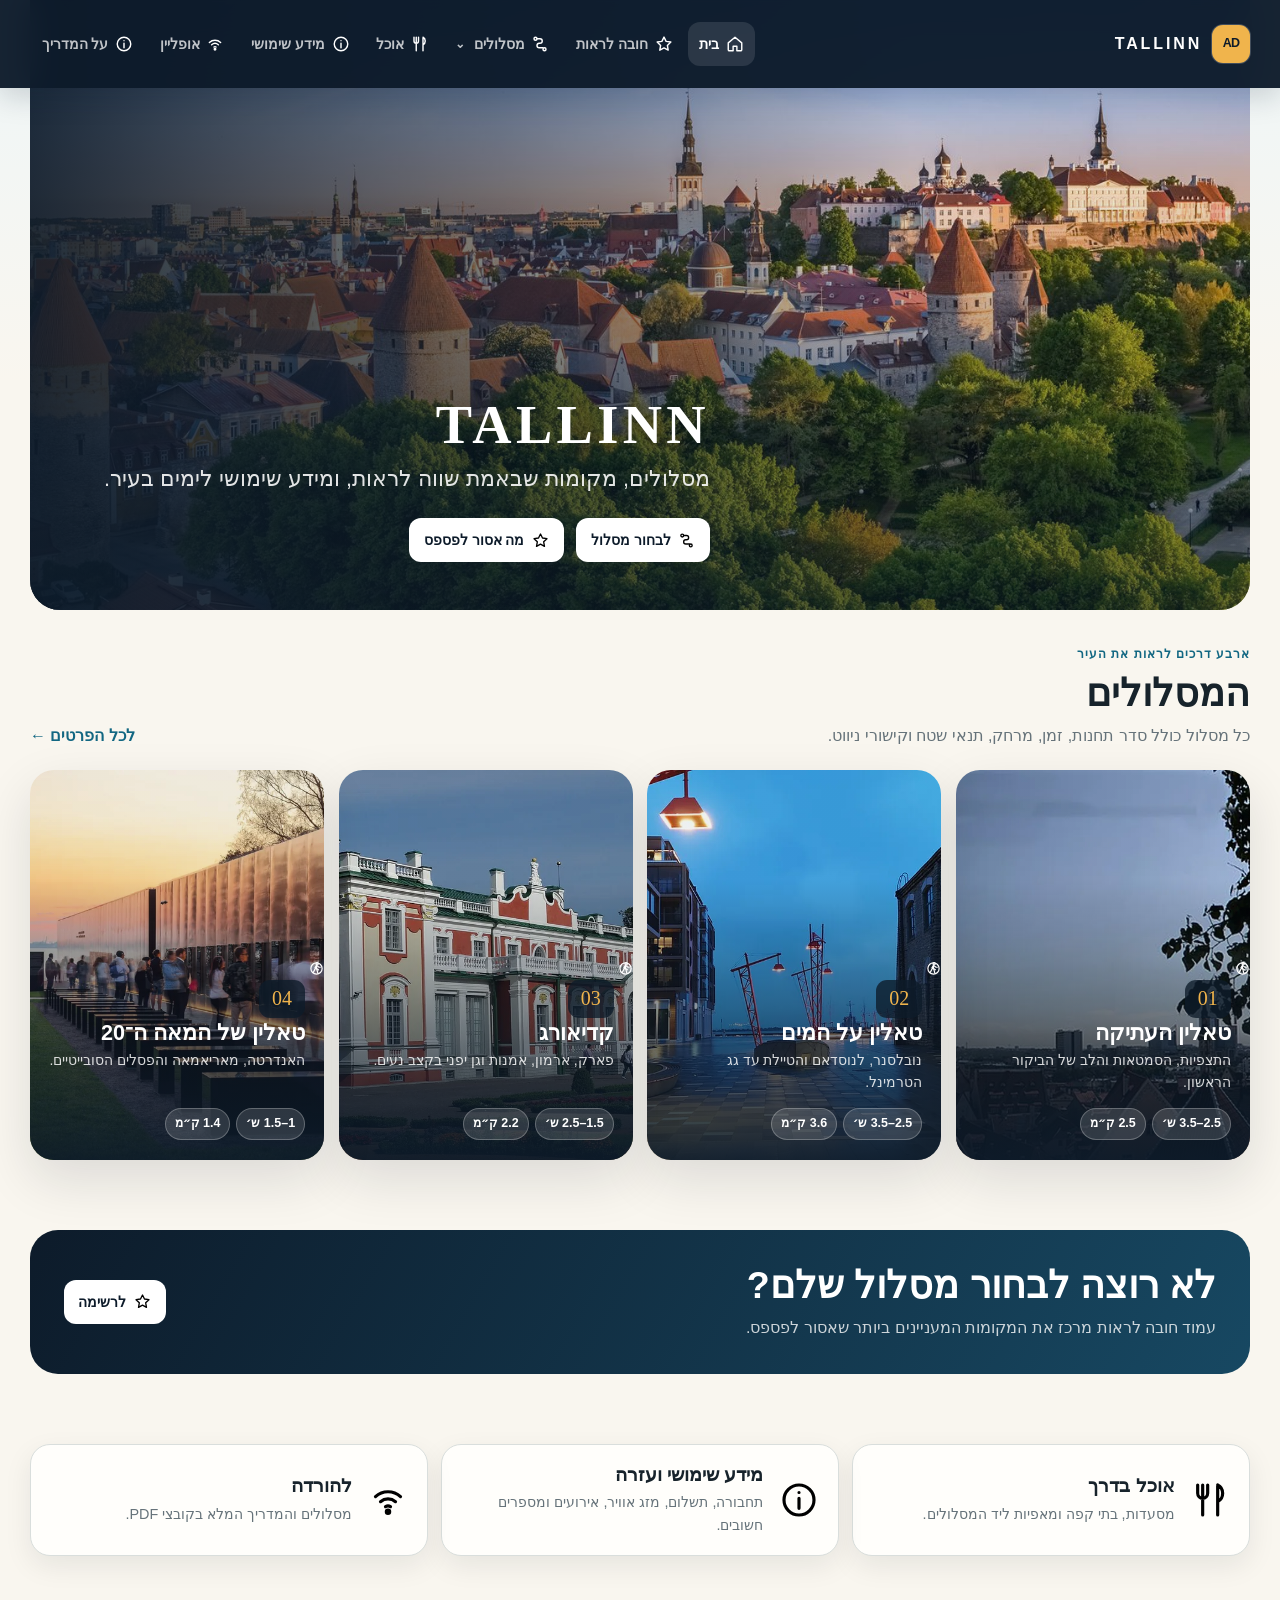
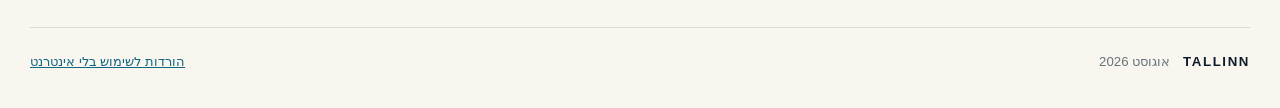
==== commit c080411e: "Update Tallinn guide final website" ====
--- a/index.html
+++ b/index.html
@@ -1,9 +1,9 @@
 <!DOCTYPE html>
-<html dir="rtl" lang="he"><head><meta charset="utf-8"/><meta content="width=device-width,initial-scale=1,viewport-fit=cover" name="viewport"/><meta content="#0D1B2A" name="theme-color"/><meta content="מסלולים, מקומות ומידע שימושי לטאלין" name="description"/><title>טאלין</title><link href="assets/images/icon-192.png" rel="icon"/><link href="assets/images/icon-192.png" rel="apple-touch-icon"/><link href="manifest.webmanifest" rel="manifest"/><link href="assets/css/styles.css?v=4" rel="stylesheet"/><script defer="" src="assets/js/app.js?v=4"></script></head><body class="home-page" data-page="index.html"><a class="skip-link" href="#main">דלג לתוכן</a><header class="site-header" id="siteHeader">
+<html dir="rtl" lang="he"><head><meta charset="utf-8"/><meta content="width=device-width,initial-scale=1,viewport-fit=cover" name="viewport"/><meta content="#0D1B2A" name="theme-color"/><meta content="מסלולים, מקומות ומידע שימושי לטאלין" name="description"/><title>טאלין</title><link href="assets/images/icon-192.png" rel="icon"/><link href="assets/images/icon-192.png" rel="apple-touch-icon"/><link href="manifest.webmanifest" rel="manifest"/><link href="assets/css/styles.css?v=20260809c" rel="stylesheet"/><script defer="" src="assets/js/app.js?v=20260809c"></script></head><body class="home-page" data-page="index.html"><a class="skip-link" href="#main">דלג לתוכן</a><header class="site-header" id="siteHeader">
 <a aria-label="חזרה לדף הבית" class="brand" href="index.html"><span class="brand-copy"><strong>TALLINN</strong></span></a>
 <button aria-controls="siteNav" aria-expanded="false" aria-label="פתיחת תפריט" class="menu-button" id="menuButton" type="button"><span></span><span></span><span></span></button>
-<nav aria-label="ניווט ראשי" class="site-nav" id="siteNav"><a class="nav-link active" href="index.html"><img alt="" aria-hidden="true" class="nav-icon" src="assets/icons/home.svg"/><span>בית</span></a><a class="nav-link" href="must-see.html"><img alt="" aria-hidden="true" class="nav-icon" src="assets/icons/star.svg"/><span>חובה לראות</span></a><a class="nav-link" href="routes.html"><img alt="" aria-hidden="true" class="nav-icon" src="assets/icons/route.svg"/><span>מסלולים</span></a><a class="nav-link" href="food.html"><img alt="" aria-hidden="true" class="nav-icon" src="assets/icons/food.svg"/><span>אוכל</span></a><a class="nav-link" href="essentials.html"><img alt="" aria-hidden="true" class="nav-icon" src="assets/icons/info.svg"/><span>מידע שימושי</span></a><a class="nav-link" href="about.html"><img alt="" aria-hidden="true" class="nav-icon" src="assets/icons/heart.svg"/><span>על המדריך</span></a></nav></header><div class="menu-backdrop" hidden="" id="menuBackdrop"></div><main class="page-shell" id="main"><section class="home-hero">
-<img alt="גגות העיר העתיקה של טאלין" class="home-hero-image" fetchpriority="high" src="assets/images/old-town-1600.webp"/><div class="home-hero-overlay"></div>
+<nav aria-label="ניווט ראשי" class="site-nav" id="siteNav"><a class="nav-link active" href="index.html"><img alt="" aria-hidden="true" class="nav-icon" src="assets/icons/home.svg"/><span>בית</span></a><a class="nav-link" href="must-see.html"><img alt="" aria-hidden="true" class="nav-icon" src="assets/icons/star.svg"/><span>חובה לראות</span></a><a class="nav-link" href="routes.html"><img alt="" aria-hidden="true" class="nav-icon" src="assets/icons/route.svg"/><span>מסלולים</span></a><a class="nav-link" href="food.html"><img alt="" aria-hidden="true" class="nav-icon" src="assets/icons/food.svg"/><span>אוכל</span></a><a class="nav-link" href="essentials.html"><img alt="" aria-hidden="true" class="nav-icon" src="assets/icons/info.svg"/><span>מידע שימושי</span></a><a class="nav-link" href="about.html"><img alt="" aria-hidden="true" class="nav-icon" src="assets/icons/info.svg"/><span>על המדריך</span></a></nav></header><div class="menu-backdrop" hidden="" id="menuBackdrop"></div><main class="page-shell" id="main"><section class="home-hero">
+<img alt="מגדלי החומה, הגגות והצריחים של העיר העתיקה בטאלין" class="home-hero-image" fetchpriority="high" src="assets/images/old-town-hero-r5-optimized.jpg"/><div class="home-hero-overlay"></div>
 <div class="home-hero-content"><h1 class="tallinn-lockup">TALLINN</h1><p>מסלולים, מקומות שבאמת שווה לראות, ומידע שימושי לימים בעיר.</p><div class="button-row"><a class="btn btn-light" href="routes.html"><img alt="" aria-hidden="true" class="icon" src="assets/icons/route.svg"/>לבחור מסלול</a><a class="btn btn-light" href="must-see.html"><img alt="" aria-hidden="true" class="icon" src="assets/icons/star.svg"/>מה אסור לפספס</a></div></div></section>
 <section class="section first-section"><div class="section-heading"><div><span class="section-kicker">ארבע דרכים לראות את העיר</span><h2>המסלולים</h2><p>כל מסלול כולל סדר תחנות, זמן, מרחק, תנאי שטח וקישורי ניווט.</p></div><a class="text-link" href="routes.html">לכל הפרטים ←</a></div>
 <div class="route-card-grid">
@@ -14,4 +14,4 @@
 </div></section>
 <section class="section"><div class="feature-banner"><div><h2>לא רוצה לבחור מסלול שלם?</h2><p>עמוד חובה לראות מרכז את המקומות המעניינים ביותר שאסור לפספס.</p></div><a class="btn btn-light" href="must-see.html"><img alt="" aria-hidden="true" class="icon" src="assets/icons/star.svg"/>לרשימה</a></div></section>
 <section class="section"><div class="mini-grid"><a class="mini-card" href="food.html"><img alt="" aria-hidden="true" class="large-icon" src="assets/icons/food.svg"/><div><h3>אוכל בדרך</h3><p>מסעדות, בתי קפה ומאפיות ליד המסלולים.</p></div></a><a class="mini-card" href="essentials.html"><img alt="" aria-hidden="true" class="large-icon" src="assets/icons/info.svg"/><div><h3>מידע שימושי ועזרה</h3><p>תחבורה, תשלום, מזג אוויר, אירועים ומספרים חשובים.</p></div></a><a class="mini-card" href="offline.html"><img alt="" aria-hidden="true" class="large-icon" src="assets/icons/wifi.svg"/><div><h3>להורדה</h3><p>מסלולים והמדריך המלא בקובצי PDF.</p></div></a></div></section></main><footer class="site-footer"><div><strong>TALLINN</strong><span>אוגוסט 2026</span></div><div class="footer-links"><a href="offline.html">הורדות לשימוש בלי אינטרנט</a></div></footer>
-<nav aria-label="ניווט מהיר" class="bottom-bar"><a class="bottom-action active" href="index.html"><img alt="" aria-hidden="true" class="bottom-icon" src="assets/icons/home.svg"/><span>בית</span></a><a class="bottom-action" href="must-see.html"><img alt="" aria-hidden="true" class="bottom-icon" src="assets/icons/star.svg"/><span>חובה</span></a><a class="bottom-action" href="routes.html"><img alt="" aria-hidden="true" class="bottom-icon" src="assets/icons/route.svg"/><span>מסלולים</span></a><a class="bottom-action" href="essentials.html"><img alt="" aria-hidden="true" class="bottom-icon" src="assets/icons/info.svg"/><span>מידע</span></a><button class="bottom-action" id="backToTop" type="button"><img alt="" aria-hidden="true" class="bottom-icon" src="assets/icons/arrow-up.svg"/><span>למעלה</span></button></nav><div aria-live="polite" class="toast" id="toast" role="status"></div></body></html>
+<div aria-live="polite" class="toast" id="toast" role="status"></div></body></html>
--- a/assets/css/styles.css
+++ b/assets/css/styles.css
@@ -265,3 +265,181 @@
   .poi-number{width:50px}
   .poi-feature .button-row{grid-column:auto}
 }
+
+html,body{max-width:100%;overflow-x:hidden;overflow-x:clip}
+.bottom-bar{display:none!important}
+.toast{bottom:max(18px,calc(env(safe-area-inset-bottom) + 12px))}
+
+.floating-control{
+  position:fixed;
+  z-index:94;
+  left:max(14px,env(safe-area-inset-left));
+  display:inline-flex;
+  align-items:center;
+  justify-content:center;
+  min-width:46px;
+  height:46px;
+  padding:0;
+  border:1px solid rgba(255,255,255,.28);
+  border-radius:50%;
+  background:rgba(13,27,42,.94);
+  color:#fff;
+  box-shadow:0 8px 22px rgba(13,27,42,.22);
+  backdrop-filter:blur(12px);
+  cursor:pointer;
+}
+.floating-control .icon{width:20px;height:20px;filter:brightness(0) invert(1)}
+.back-to-top{
+  bottom:max(16px,calc(env(safe-area-inset-bottom) + 12px));
+  opacity:0;
+  transform:translateY(10px);
+  pointer-events:none;
+  transition:opacity .18s,transform .18s;
+}
+.back-to-top.visible{opacity:1;transform:none;pointer-events:auto}
+.route-orientation{
+  bottom:max(72px,calc(env(safe-area-inset-bottom) + 68px));
+  overflow:hidden;
+  gap:.48rem;
+  width:46px;
+  max-width:min(250px,calc(100vw - 28px));
+  transition:width .2s,border-radius .2s,padding .2s;
+}
+.route-orientation[hidden]{display:none}
+.route-orientation-number{flex:0 0 auto;font-weight:950;letter-spacing:.02em}
+.route-orientation-label{display:none;overflow:hidden;text-overflow:ellipsis;white-space:nowrap;font-size:.76rem;font-weight:850}
+.route-orientation.expanded{width:auto;padding:0 .8rem;border-radius:15px}
+.route-orientation.expanded .route-orientation-label{display:inline}
+
+.home-hero-image{object-position:center 54%}
+.home-hero-overlay{background:linear-gradient(90deg,rgba(13,27,42,.91),rgba(13,27,42,.37) 49%,rgba(13,27,42,.08) 72%),linear-gradient(0deg,rgba(13,27,42,.52),transparent 68%)}
+.home-hero-content{margin-right:auto;margin-left:max(18px,calc((100vw - 1220px)/2));max-width:650px;text-align:right}
+.hero-kicker{display:inline-flex;align-items:center;gap:.4rem;margin-bottom:1rem;padding:.36rem .68rem;border:1px solid rgba(255,255,255,.34);border-radius:999px;background:rgba(13,27,42,.28);font-size:.75rem;font-weight:900;letter-spacing:.05em;backdrop-filter:blur(8px)}
+
+.route-context-label,.route-toggle-controls{display:none!important}
+.route-section,.stop-card{scroll-margin-top:calc(var(--header-h) + 14px)}
+.stop-card>summary{grid-template-columns:minmax(0,1fr) 42px;gap:.65rem;min-height:0;padding:.82rem .88rem}
+.stop-summary-copy{min-width:0;display:grid;justify-items:start}
+.stop-tag-row{display:flex;flex-wrap:wrap;gap:.32rem;margin-bottom:.48rem}
+.stop-visit-line{display:flex;align-items:center;gap:.58rem;margin-bottom:.42rem;color:var(--muted)}
+.stop-visit-line .stop-index{width:38px;height:32px;border-radius:10px;font-size:.83rem}
+.stop-visit-line .stop-time{font-size:.76rem;white-space:normal}
+.stop-summary-copy h3{margin:.04rem 0 .12rem;font-size:1.08rem}
+.stop-summary-copy>span[dir="ltr"]{max-width:100%;font-size:.78rem;overflow-wrap:anywhere}
+.stop-summary-address{max-width:100%;margin:.38rem 0 0;font-size:.76rem;overflow-wrap:anywhere}
+.summary-chevron{display:grid;place-items:center;width:38px;height:38px;border:1px solid #cbd7d8;border-radius:12px;background:#eef5f6;color:var(--blue)}
+.summary-chevron .icon{width:21px;height:21px}
+.stop-card[open] .summary-chevron{background:#dfeef2}
+.stop-body{padding-top:.88rem}
+.stop-lead{margin:0 0 .75rem}
+.practical-actions{margin:.65rem 0 .78rem}
+.notice-box{margin:0}
+.place-more{margin:.72rem 0}
+.next-leg{display:block;margin:.15rem 0 0;padding:.78rem 0 0;border-top:1px dashed #d4dcda;border-bottom:0}
+.next-leg p{margin:.2rem 0 0}
+
+.poi-number::after{display:none}
+.md-section{margin-top:1rem}
+.md-heading{display:flex;align-items:center;gap:.65rem;margin-bottom:1rem}
+.md-heading h2{margin:0}
+.md-badge{display:inline-grid;place-items:center;min-width:42px;height:32px;padding:0 .55rem;border-radius:10px;background:#fff1cf;color:#71510f;font-size:.76rem;font-weight:950;letter-spacing:.08em}
+.md-picks{display:grid;grid-template-columns:repeat(2,minmax(0,1fr));gap:.8rem}
+.md-pick{position:relative;padding:1.15rem;border:1px solid #e0bd72;border-right:4px solid var(--amber);border-radius:18px;background:linear-gradient(135deg,#fffaf0,#fff);box-shadow:var(--soft-shadow)}
+.md-pick h3{margin:.5rem 0 .1rem;font-size:1.25rem}
+.md-pick .label{background:#f8e8c4;color:#745718}
+.md-pick>p{margin:.7rem 0;color:var(--muted)}
+.md-pick .place-address{margin:.5rem 0 .75rem}
+.more-place .button-row{display:flex;align-items:center;gap:.45rem}
+.more-place .btn{display:inline-flex;white-space:nowrap}
+
+.food-card .button-row{grid-template-columns:repeat(auto-fit,minmax(112px,1fr))}
+.weather-links-intro{margin:.28rem 0 .55rem;color:#394b53;font-size:.92rem}
+.emergency-number{display:block!important;margin:0 0 .25rem;font-family:Georgia,serif;font-size:clamp(5.8rem,18vw,10rem);font-weight:950!important;line-height:.78;letter-spacing:-.04em;opacity:1!important;text-shadow:0 4px 0 rgba(0,0,0,.12)}
+.emergency-card{display:grid;grid-template-columns:50px minmax(0,1fr);column-gap:1rem;align-items:start}
+.emergency-card .utility-icon{grid-column:1;grid-row:1 / span 3;margin:0}
+.emergency-card h2,.emergency-card p,.emergency-card>.btn{grid-column:2}
+.emergency-card>.btn{justify-self:start}
+
+@media(max-width:1050px){body{padding-bottom:0}}
+@media(max-width:720px){
+  .home-hero{min-height:560px}
+  .home-hero-image{object-position:68% center}
+  .home-hero-overlay{background:linear-gradient(0deg,rgba(13,27,42,.96),rgba(13,27,42,.22) 76%),linear-gradient(90deg,rgba(13,27,42,.42),transparent 70%)}
+  .home-hero-content{margin:0 14px;padding-bottom:30px;max-width:none}
+  .hero-kicker{margin-bottom:.65rem}
+  .stop-card>summary{grid-template-columns:minmax(0,1fr) 40px;padding:.74rem}
+  .summary-chevron{width:38px;height:38px}
+  .md-picks{grid-template-columns:1fr}
+  .more-place .button-row{display:grid;grid-template-columns:repeat(2,minmax(0,1fr))}
+  .more-place .btn{min-width:0}
+  .emergency-card{grid-template-columns:44px minmax(0,1fr);column-gap:.8rem}
+  .emergency-card .utility-icon{width:44px;height:44px}
+}
+@media(max-width:390px){
+  .floating-control{left:max(10px,env(safe-area-inset-left));min-width:44px;height:44px}
+  .route-orientation{width:44px}
+  .stop-card>summary{grid-template-columns:minmax(0,1fr) 38px;gap:.45rem}
+}
+
+
+/* Final mobile verification corrections — minimal overrides only */
+.hero-kicker{display:none!important}
+
+/* Route summary: neutralize legacy mobile grid placements that conflict with the approved hierarchy. */
+.stop-card>summary>.stop-summary-copy,
+.stop-card>summary>.summary-chevron{grid-column:auto!important;grid-row:auto!important}
+.stop-card>summary>.stop-summary-copy{width:100%;min-width:0}
+.stop-card>summary>.summary-chevron{justify-self:end;align-self:center}
+.stop-card .place-more>summary:focus-visible{outline:2px solid var(--focus);outline-offset:-3px;border-radius:10px}
+
+/* Food: 3 actions stay on one row; 2-action cards stay on two equal columns. */
+.food-card .button-row{grid-template-columns:repeat(3,minmax(0,1fr))!important}
+.food-card .button-row:has(> :nth-child(2):last-child){grid-template-columns:repeat(2,minmax(0,1fr))!important}
+.food-card .button-row .btn{min-width:0;padding-inline:.28rem;font-size:.72rem;white-space:nowrap}
+.food-card .button-row .icon{width:15px;height:15px}
+
+/* Must-see numbers: compact mobile badge rather than a tall standalone block. */
+@media(max-width:720px){
+  .poi-feature{grid-template-columns:52px minmax(0,1fr)!important}
+  .poi-number{width:52px!important;height:52px!important;min-height:52px!important;align-self:start;border-radius:14px}
+  .poi-feature .button-row{grid-column:1/-1!important}
+}
+@media(max-width:390px){
+  .poi-feature{grid-template-columns:52px minmax(0,1fr)!important}
+  .poi-number{width:52px!important;height:52px!important;min-height:52px!important}
+}
+
+/* 112 stays prominent while using the site's normal sans-serif typography. */
+.emergency-number{font-family:inherit!important;font-size:clamp(3.25rem,14vw,5.2rem)!important;line-height:.9!important;letter-spacing:-.02em!important;text-shadow:none!important;margin:0 0 .35rem!important}
+
+@media(max-width:390px){
+  .stop-card>summary{grid-template-columns:minmax(0,1fr) 38px!important}
+  .stop-card>summary>.stop-summary-copy{grid-column:1!important;grid-row:1!important}
+  .stop-card>summary>.summary-chevron{grid-column:2!important;grid-row:1!important}
+}
+
+/* Final verification patch: optional Must-see cards inherit a white anchor background from .optional-list a.
+   Restore intentional button styling so Map is visible on mobile and desktop. */
+.optional-list .more-place .button-row a.btn{
+  display:inline-flex;
+  align-items:center;
+  justify-content:center;
+  min-height:40px;
+  padding:.54rem .72rem;
+  border-radius:14px;
+  text-decoration:none;
+  font-weight:850;
+}
+.optional-list .more-place .button-row a.btn-map{
+  background:var(--map)!important;
+  color:#fff!important;
+  border-color:transparent!important;
+}
+.optional-list .more-place .button-row a.btn-map .icon{
+  filter:brightness(0) invert(1)!important;
+}
+.optional-list .more-place .button-row a.btn-secondary{
+  background:#fff!important;
+  color:var(--navy)!important;
+  border-color:#cfd8d7!important;
+}
